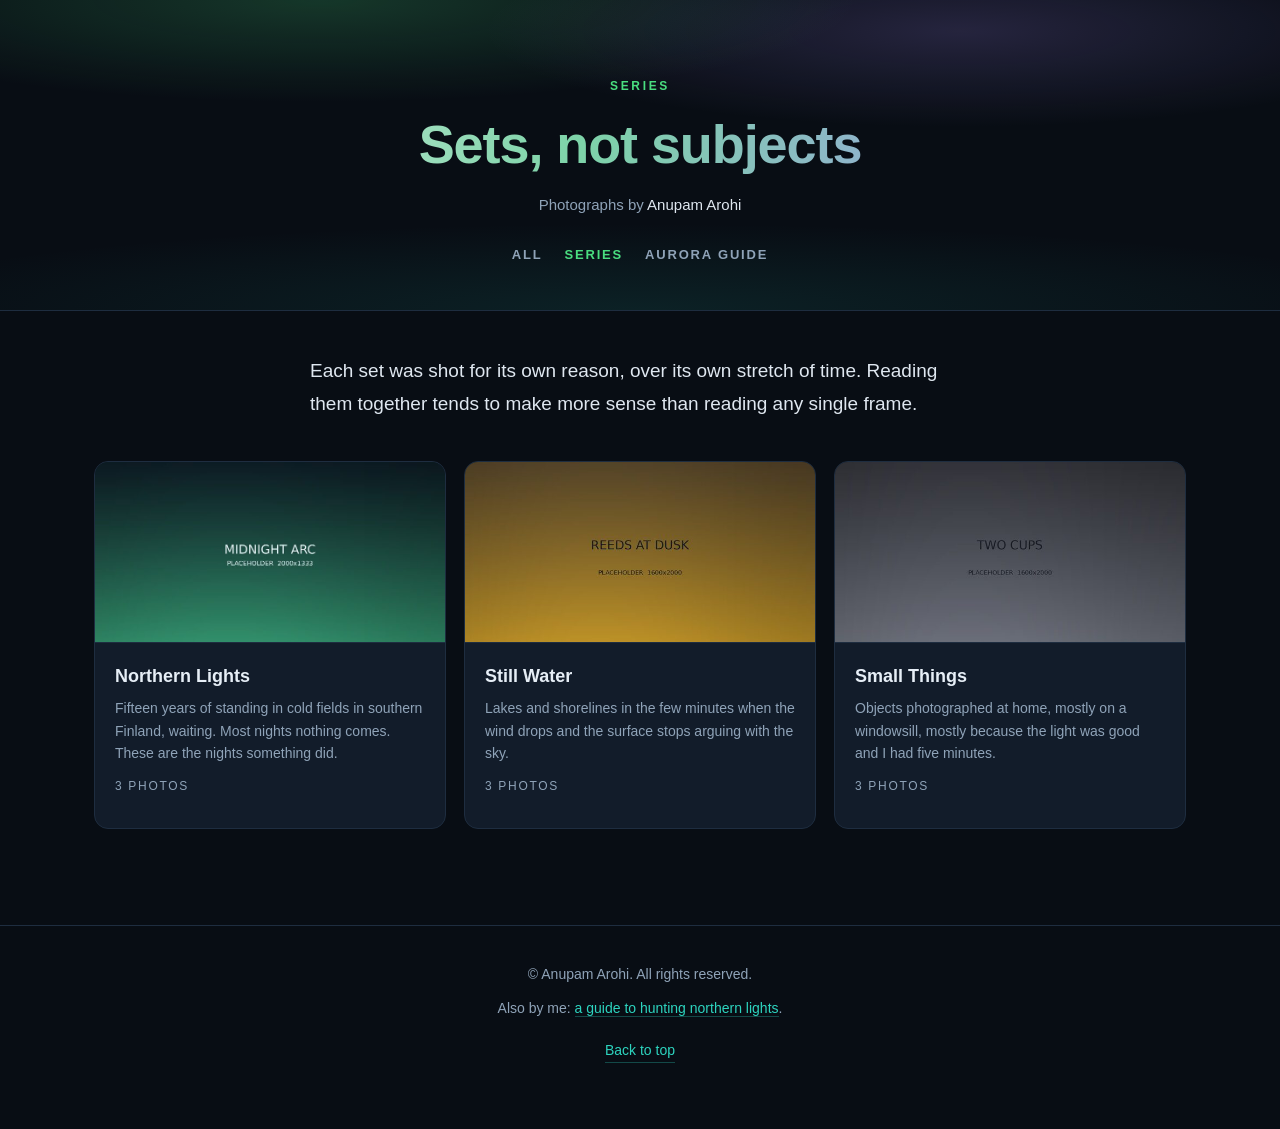
==== series/index.html @ 27603f8d "Photo gallery: series structure, signature overlay, lightbox Static site matching the visual languag" ====
<!DOCTYPE html>
<html lang="en" class="no-js">
<head>
<meta charset="utf-8">
<meta name="viewport" content="width=device-width, initial-scale=1">
<title>Series &middot; Anupam Arohi</title>
<meta name="description" content="Photographs by Anupam Arohi, grouped into curated series: Northern Lights, Still Water and Small Things.">
<meta name="author" content="Anupam Arohi">
<link rel="canonical" href="https://anupam-arohi.github.io/photos/series/">

<meta property="og:type" content="website">
<meta property="og:site_name" content="Anupam Arohi Photography">
<meta property="og:title" content="Series &middot; Anupam Arohi">
<meta property="og:description" content="Photographs grouped into curated series: Northern Lights, Still Water and Small Things.">
<meta property="og:url" content="https://anupam-arohi.github.io/photos/series/">
<meta property="og:image" content="https://anupam-arohi.github.io/photos/images/midnight-arc-2000.jpg">
<meta name="twitter:card" content="summary_large_image">
<meta name="theme-color" content="#080d14">

<link rel="stylesheet" href="../gallery.css">
</head>
<body>

<a class="skip" href="#series-list">Skip to the series</a>

<header class="hero" id="top">
  <p class="kicker">Series</p>
  <h1>Sets, not subjects</h1>
  <p class="byline">Photographs by <span>Anupam Arohi</span></p>
  <ul class="nav">
    <li><a href="../">All</a></li>
    <li><a href="./" aria-current="page">Series</a></li>
    <li><a href="https://anupam-arohi.github.io/auroras/">Aurora guide</a></li>
  </ul>
</header>

<main>

<div class="intro">
  <p>Each set was shot for its own reason, over its own stretch of time. Reading them together tends to make more sense than reading any single frame.</p>
</div>

<ul class="series-list" id="series-list" data-prefix="../"></ul>

</main>

<footer>
  <p>&copy; Anupam Arohi. All rights reserved.</p>
  <p>Also by me: <a href="https://anupam-arohi.github.io/auroras/">a guide to hunting northern lights</a>.</p>
  <p><a class="top" href="#top">Back to top</a></p>
</footer>

<script>document.documentElement.classList.remove("no-js");</script>
<script src="../photos.js"></script>
<script src="../gallery.js"></script>
</body>
</html>
---- gallery.css ----
/* ============================================================================
   gallery.css
   ----------------------------------------------------------------------------
   DELIBERATE DEVIATION from "everything inline in the HTML".
   The auroras guide is one page, so inlining was free there. This site has a
   home page, a series index and one page per series, all sharing the same grid,
   chips and lightbox. Inlining would mean five copies of the same CSS drifting
   apart. Shared stylesheet, still zero build step, still opens from disk.

   The colour tokens below are copied verbatim from
   github.com/anupam-arohi/auroras/blob/main/index.html
   so the two sites read as one body of work. Keep them in sync by hand.
   ========================================================================== */

:root{
  --bg:#080d14;
  --bg-soft:#0e1622;
  --panel:#121c2a;
  --border:#1e2d40;
  --text:#dfe7f0;
  --muted:#8fa3b8;
  --green:#4ade80;
  --teal:#2dd4bf;
  --violet:#a78bfa;
  --pink:#f472b6;
  --amber:#fbbf24;
  /* widened from the guide's 820px: this site is images, not prose */
  --maxw:1140px;
}

*{box-sizing:border-box}
html{scroll-behavior:smooth}
body{
  margin:0;
  background:var(--bg);
  color:var(--text);
  font:400 17px/1.72 -apple-system,BlinkMacSystemFont,"Segoe UI",Roboto,"Helvetica Neue",Arial,sans-serif;
  -webkit-font-smoothing:antialiased;
}
a{color:var(--teal);text-decoration:none;border-bottom:1px solid rgba(45,212,191,.3)}
a:hover{color:var(--green);border-bottom-color:var(--green)}

/* Visible focus everywhere. Never remove this without replacing it. */
:focus-visible{
  outline:2px solid var(--green);
  outline-offset:3px;
  border-radius:4px;
}

.skip{
  position:absolute;left:-9999px;top:0;
  background:var(--panel);color:var(--text);
  padding:10px 16px;border:1px solid var(--border);border-radius:0 0 8px 0;z-index:200;
}
.skip:focus{left:0}

/* ---------- hero ---------- */
.hero{
  position:relative;
  padding:76px 24px 44px;
  text-align:center;
  overflow:hidden;
  border-bottom:1px solid var(--border);
}
.hero::before{
  content:"";
  position:absolute;inset:0;
  background:
    radial-gradient(ellipse 70% 55% at 25% 0%, rgba(74,222,128,.20), transparent 60%),
    radial-gradient(ellipse 60% 50% at 75% 10%, rgba(167,139,250,.18), transparent 62%),
    radial-gradient(ellipse 90% 40% at 50% 100%, rgba(45,212,191,.10), transparent 70%);
  pointer-events:none;
}
.hero > *{position:relative}
.kicker{
  font-size:12px;letter-spacing:.22em;text-transform:uppercase;
  color:var(--green);margin:0 0 18px;font-weight:600;
}
h1{
  margin:0 0 18px;
  font-size:clamp(32px,6.2vw,54px);
  line-height:1.1;font-weight:700;letter-spacing:-.02em;
  background:linear-gradient(100deg,#e8f5ee 0%,#7dd3a8 45%,#a78bfa 100%);
  -webkit-background-clip:text;background-clip:text;
  -webkit-text-fill-color:transparent;
}
.byline{color:var(--muted);font-size:15px;margin:0}
.byline span{color:var(--text)}

/* ---------- site nav ---------- */
.nav{
  display:flex;gap:22px;justify-content:center;flex-wrap:wrap;
  margin:26px 0 0;padding:0;list-style:none;
  font-size:13px;letter-spacing:.14em;text-transform:uppercase;font-weight:600;
}
.nav a{color:var(--muted);border:0}
.nav a:hover,.nav a[aria-current="page"]{color:var(--green)}

/* ---------- layout ---------- */
main{max-width:var(--maxw);margin:0 auto;padding:0 24px 96px}
.intro{max-width:660px;margin:44px auto 0;font-size:19px;color:var(--text)}
.intro p{margin:0 0 16px}
h2{
  font-size:clamp(23px,3.6vw,30px);
  line-height:1.25;margin:0 0 6px;font-weight:650;letter-spacing:-.01em;color:#f0f6fb;
}
p{margin:0 0 16px}

/* ---------- filter chips ---------- */
.filters{
  display:flex;gap:8px;flex-wrap:wrap;align-items:center;
  margin:44px 0 26px;padding:0;list-style:none;
}
.filters .label{
  font-size:12px;letter-spacing:.16em;text-transform:uppercase;
  color:var(--muted);margin-right:6px;
}
.chip{
  font:inherit;font-size:14px;
  background:var(--bg-soft);color:var(--muted);
  border:1px solid var(--border);border-radius:100px;
  padding:5px 15px;cursor:pointer;
  transition:color .15s,border-color .15s,background-color .15s;
}
.chip:hover{color:var(--text);border-color:#2a3d55}
.chip[aria-pressed="true"]{
  color:var(--bg);background:var(--green);border-color:var(--green);font-weight:600;
}
.count{color:var(--muted);font-size:14px;margin:0 0 26px}

/* ---------- grid ----------
   CSS columns rather than a JS masonry library. Reading order stays DOM order;
   visual order runs down each column, which is normal for a photo grid. */
.grid{columns:3;column-gap:18px;margin:0;padding:0;list-style:none}
@media(max-width:900px){.grid{columns:2}}
@media(max-width:560px){.grid{columns:1}}
.grid li{break-inside:avoid;margin:0 0 18px}

figure{margin:0}

/* the clickable photo tile */
.tile{
  display:block;width:100%;padding:0;border:0;background:none;
  cursor:zoom-in;text-align:left;
}
.frame{
  position:relative;display:block;overflow:hidden;
  border-radius:12px;border:1px solid var(--border);
  background:var(--bg-soft);
  line-height:0;
}
.frame img.photo{
  width:100%;height:auto;display:block;
  transition:transform .5s cubic-bezier(.2,.6,.2,1),opacity .3s;
}
.tile:hover .frame img.photo{transform:scale(1.022)}
.tile:hover .frame{border-color:#2a3d55}

/* ---------- signature overlay ----------
   Presentation only. This does not stop anyone saving the underlying JPG, and
   it is not meant to. If a photo genuinely must not be reused, burn the
   signature into the pixels instead, and accept that even that only raises the
   effort slightly. No right-click blockers here: they irritate real visitors
   and stop nobody. */
.sig{
  position:absolute;
  right:4%;bottom:4%;
  width:clamp(90px,18%,180px);
  height:auto;
  opacity:.72;
  filter:drop-shadow(0 1px 3px rgba(0,0,0,.55));
  pointer-events:none;
  transition:opacity .25s;
  z-index:2;
}
.tile:hover .sig{opacity:.9}
@media(max-width:560px){.sig{width:clamp(90px,26%,140px)}}
/* dark signature on a bright photo needs a light halo instead of a dark one */
.sig[data-tone="dark"]{filter:drop-shadow(0 1px 3px rgba(255,255,255,.6))}

/* ---------- caption ---------- */
figcaption{
  color:var(--muted);font-size:14px;line-height:1.55;
  margin-top:10px;display:flex;flex-wrap:wrap;gap:0 8px;align-items:baseline;
}
figcaption .t{color:var(--text);font-weight:600}
figcaption .sep{opacity:.45}
figcaption .s{
  flex-basis:100%;font-size:13px;color:var(--muted);opacity:.85;
  font-variant-numeric:tabular-nums;
}

/* ---------- series cards ---------- */
.series-list{display:grid;grid-template-columns:repeat(auto-fit,minmax(280px,1fr));gap:18px;margin:40px 0 0;padding:0;list-style:none}
.series-card{
  background:var(--panel);border:1px solid var(--border);border-radius:14px;
  overflow:hidden;display:flex;flex-direction:column;height:100%;
}
.series-card:hover{border-color:#2a3d55}
.series-card .thumb{position:relative;line-height:0;border-bottom:1px solid var(--border)}
.series-card .thumb img{width:100%;height:180px;object-fit:cover;display:block}
.series-card .body{padding:18px 20px 20px}
.series-card h3{margin:0 0 6px;font-size:18px;font-weight:650;color:#e6eef6}
.series-card h3 a{color:inherit;border:0}
.series-card h3 a:hover{color:var(--green)}
.series-card p{margin:0 0 12px;font-size:14px;color:var(--muted);line-height:1.6}
.series-card .n{font-size:12px;letter-spacing:.14em;text-transform:uppercase;color:var(--muted)}

.series-note{max-width:660px;color:var(--muted);font-size:17px;margin:14px 0 0}
.back{font-size:13px;letter-spacing:.14em;text-transform:uppercase;font-weight:600}

/* ---------- lightbox ---------- */
.lb{
  position:fixed;inset:0;z-index:100;
  display:none;align-items:center;justify-content:center;
  background:rgba(8,13,20,.96);
  -webkit-backdrop-filter:blur(8px);backdrop-filter:blur(8px);
  padding:clamp(12px,3vw,40px);
}
.lb[open],.lb.is-open{display:flex}
.lb-inner{
  position:relative;
  max-width:100%;max-height:100%;
  display:flex;flex-direction:column;align-items:center;gap:14px;
}
.lb-frame{
  position:relative;line-height:0;
  border-radius:12px;border:1px solid var(--border);overflow:hidden;
  background:var(--bg-soft);
}
.lb-frame img.photo{
  display:block;
  max-width:min(100%, 1600px);
  max-height:calc(100vh - 190px);
  width:auto;height:auto;
}
.lb figcaption{justify-content:center;text-align:center;max-width:640px}
.lb-btn{
  position:absolute;top:50%;transform:translateY(-50%);
  width:46px;height:46px;border-radius:50%;
  background:rgba(18,28,42,.85);border:1px solid var(--border);
  color:var(--text);font-size:20px;line-height:1;cursor:pointer;
  display:flex;align-items:center;justify-content:center;
}
.lb-btn:hover{background:var(--panel);border-color:var(--green);color:var(--green)}
.lb-prev{left:-6px}
.lb-next{right:-6px}
.lb-close{
  position:absolute;top:-6px;right:-6px;transform:none;
  width:40px;height:40px;font-size:18px;
}
.lb-pos{
  color:var(--muted);font-size:12px;letter-spacing:.16em;
  font-variant-numeric:tabular-nums;
}
@media(max-width:640px){
  .lb-prev{left:0}
  .lb-next{right:0}
  .lb-btn{width:40px;height:40px}
  .lb-frame img.photo{max-height:calc(100vh - 230px)}
}

/* ---------- footer ---------- */
footer{
  border-top:1px solid var(--border);
  padding:36px 24px 56px;text-align:center;
  color:var(--muted);font-size:14px;
}
footer p{margin:0 0 10px}
.tags{margin-top:18px}
.tag{
  display:inline-block;font-size:12px;color:var(--muted);
  border:1px solid var(--border);border-radius:100px;
  padding:3px 11px;margin:0 4px 8px 0;
}
.top{display:inline-block;margin-top:8px}

/* ---------- motion ---------- */
@media(prefers-reduced-motion:reduce){
  html{scroll-behavior:auto}
  *,*::before,*::after{transition-duration:.001ms !important;animation-duration:.001ms !important}
  .tile:hover .frame img.photo{transform:none}
}

/* ---------- no-JS fallback ----------
   Without JS the grid never renders, so show a plain list of links instead. */
.nojs{display:none}
.no-js .nojs{display:block}
.no-js .filters,.no-js .count{display:none}
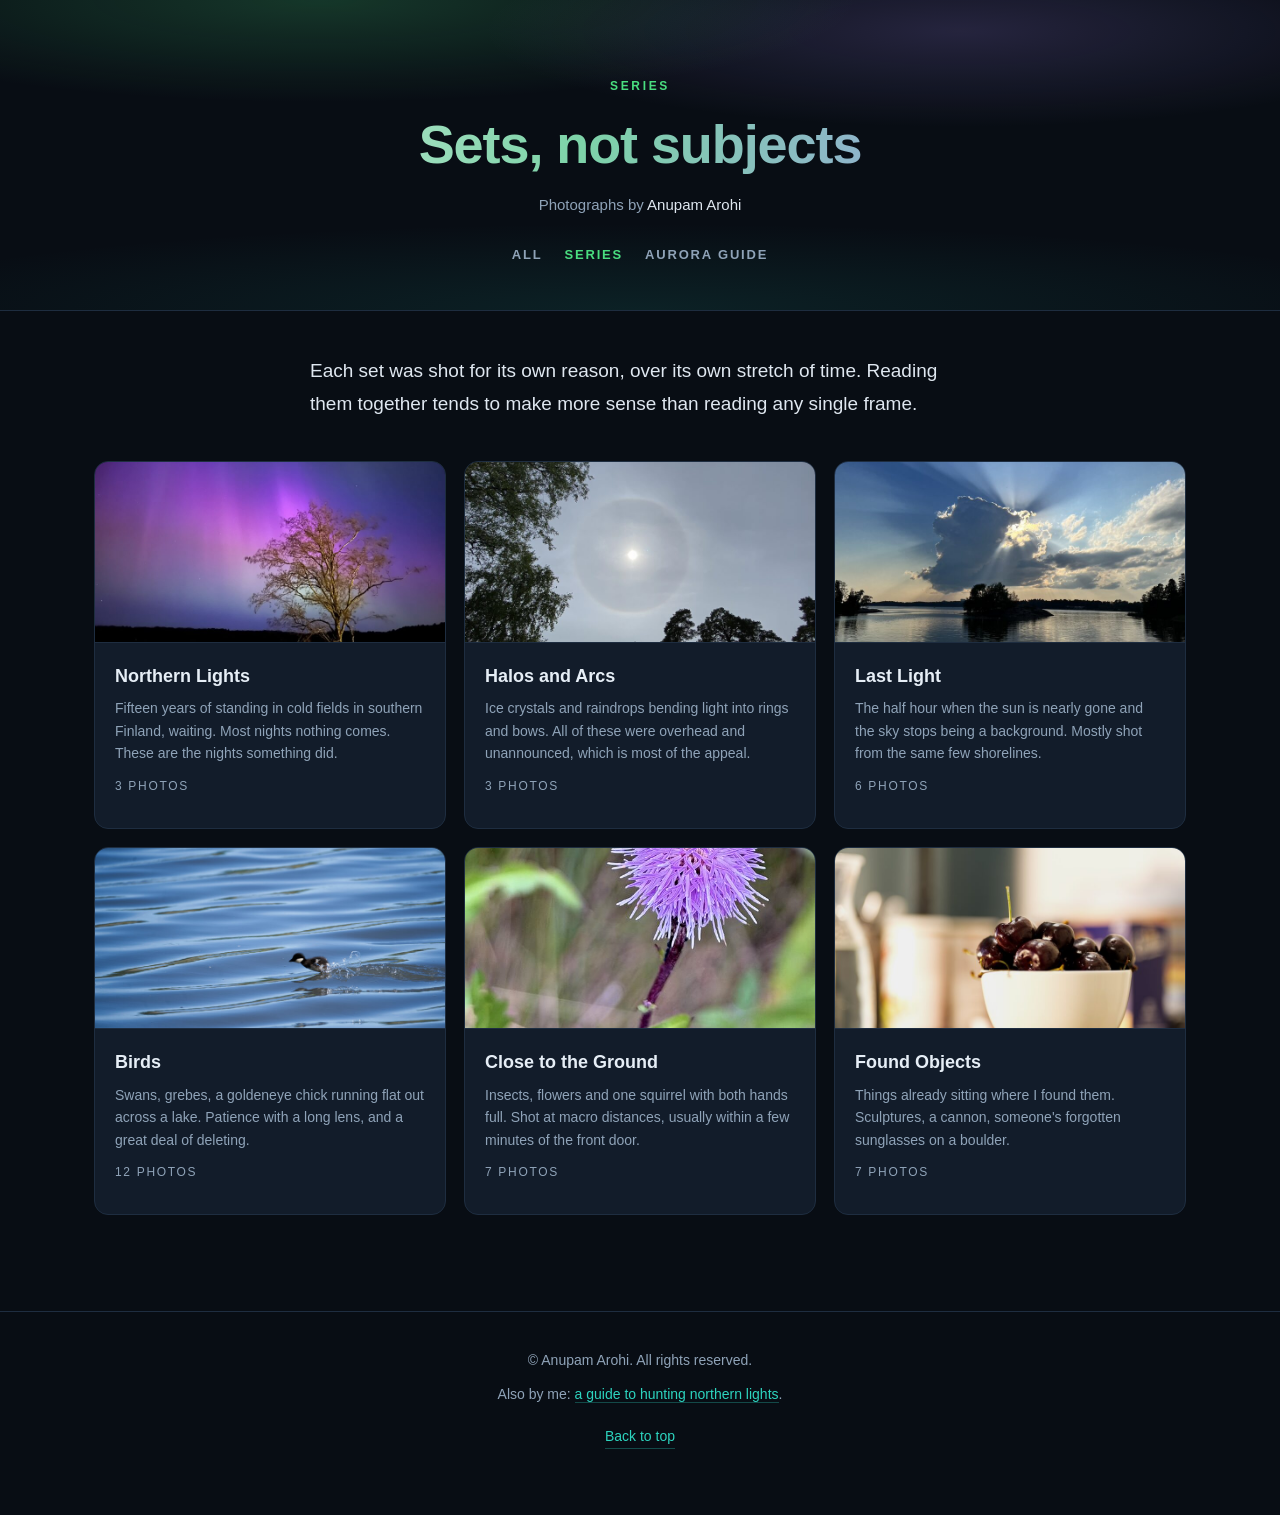
==== commit 68ef5ba6: "Replace placeholders with the 38 real photographs Sourced from Originals/, which stays local and is " ====
--- a/series/index.html
+++ b/series/index.html
@@ -4,16 +4,16 @@
 <meta charset="utf-8">
 <meta name="viewport" content="width=device-width, initial-scale=1">
 <title>Series &middot; Anupam Arohi</title>
-<meta name="description" content="Photographs by Anupam Arohi, grouped into curated series: Northern Lights, Still Water and Small Things.">
+<meta name="description" content="Photographs by Anupam Arohi in six series: Northern Lights, Halos and Arcs, Last Light, Birds, Close to the Ground and Found Objects.">
 <meta name="author" content="Anupam Arohi">
 <link rel="canonical" href="https://anupam-arohi.github.io/photos/series/">
 
 <meta property="og:type" content="website">
 <meta property="og:site_name" content="Anupam Arohi Photography">
 <meta property="og:title" content="Series &middot; Anupam Arohi">
-<meta property="og:description" content="Photographs grouped into curated series: Northern Lights, Still Water and Small Things.">
+<meta property="og:description" content="Six series: Northern Lights, Halos and Arcs, Last Light, Birds, Close to the Ground and Found Objects.">
 <meta property="og:url" content="https://anupam-arohi.github.io/photos/series/">
-<meta property="og:image" content="https://anupam-arohi.github.io/photos/images/midnight-arc-2000.jpg">
+<meta property="og:image" content="https://anupam-arohi.github.io/photos/images/violet-over-the-birch-2000.jpg">
 <meta name="twitter:card" content="summary_large_image">
 <meta name="theme-color" content="#080d14">
 
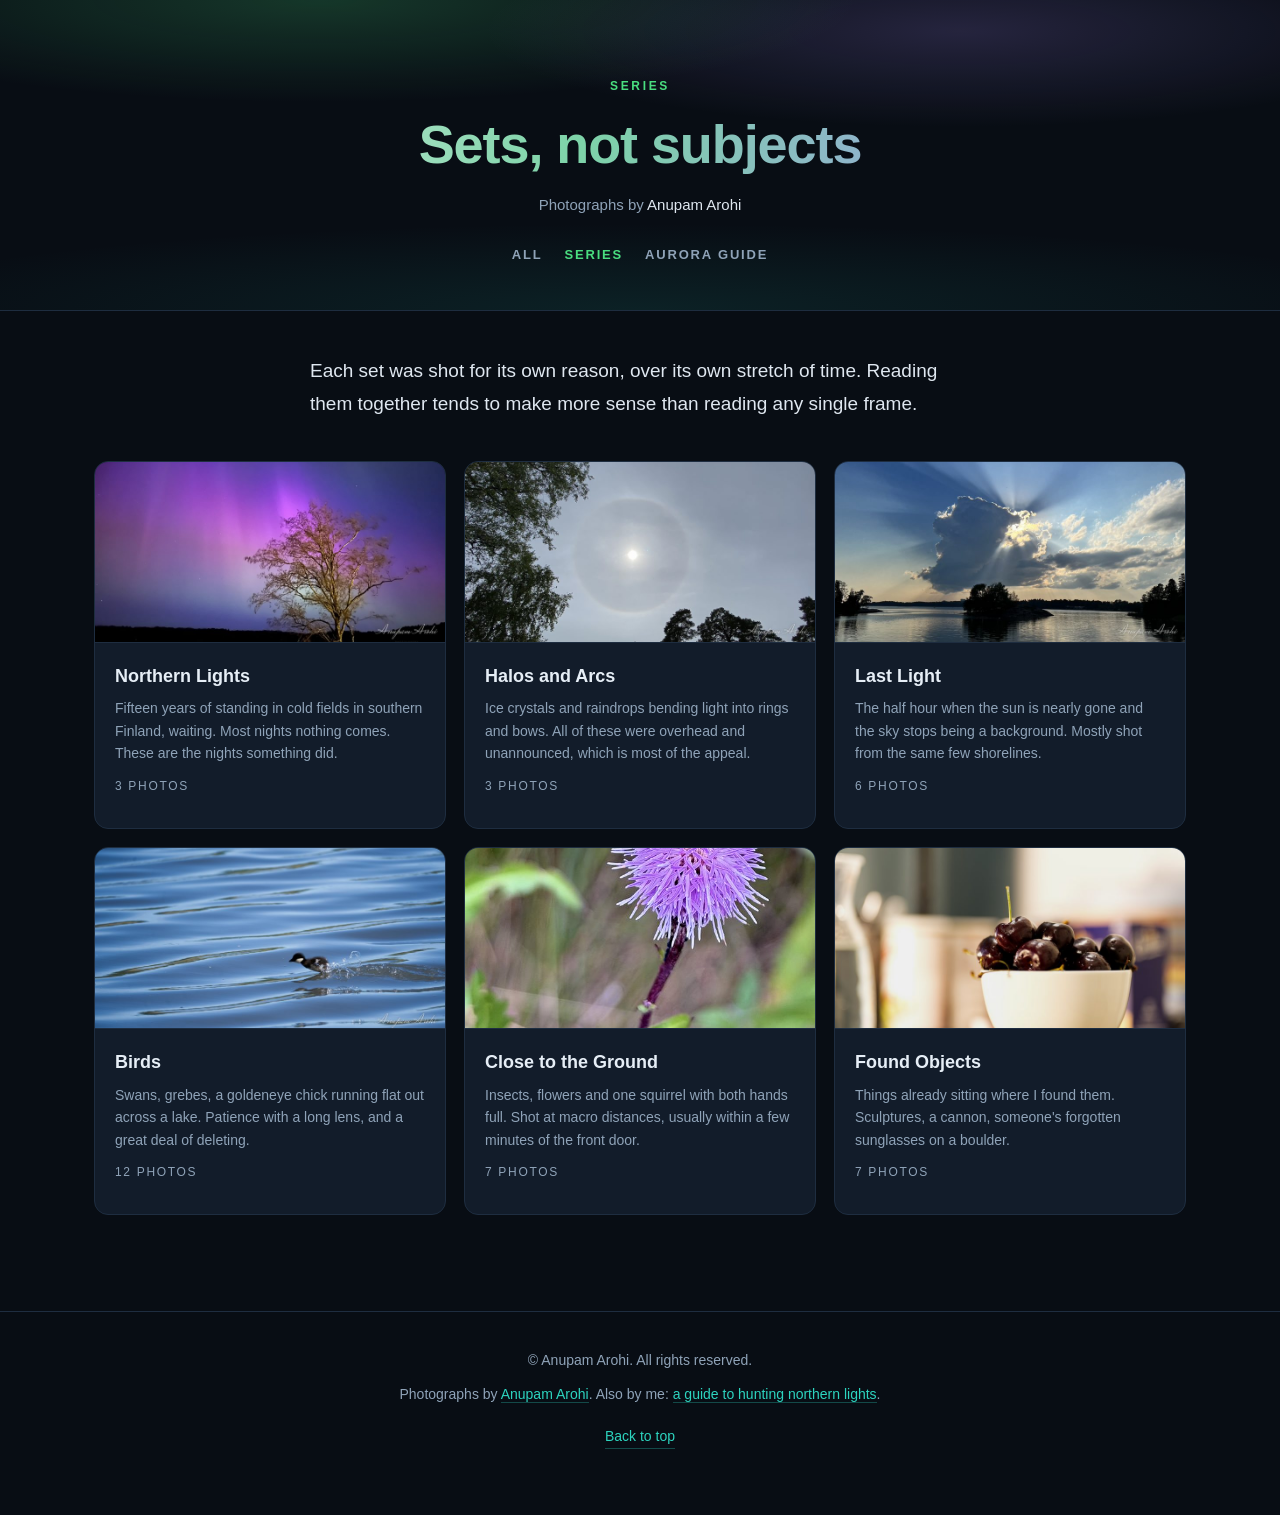
==== commit c967f9a1: "Added link to about" ====
--- a/series/index.html
+++ b/series/index.html
@@ -46,7 +46,7 @@
 
 <footer>
   <p>&copy; Anupam Arohi. All rights reserved.</p>
-  <p>Also by me: <a href="https://anupam-arohi.github.io/auroras/">a guide to hunting northern lights</a>.</p>
+  <p>Photographs by <a href="https://anupam-arohi.github.io/about/">Anupam Arohi</a>. Also by me: <a href="https://anupam-arohi.github.io/auroras/">a guide to hunting northern lights</a>.</p>
   <p><a class="top" href="#top">Back to top</a></p>
 </footer>
 
--- a/gallery.css
+++ b/gallery.css
@@ -156,27 +156,23 @@
 .tile:hover .frame img.photo{transform:scale(1.022)}
 .tile:hover .frame{border-color:#2a3d55}
 
-/* ---------- signature overlay ----------
-   Presentation only. This does not stop anyone saving the underlying JPG, and
-   it is not meant to. If a photo genuinely must not be reused, burn the
-   signature into the pixels instead, and accept that even that only raises the
-   effort slightly. No right-click blockers here: they irritate real visitors
-   and stop nobody. */
-.sig{
-  position:absolute;
-  right:4%;bottom:4%;
-  width:clamp(90px,18%,180px);
-  height:auto;
-  opacity:.72;
-  filter:drop-shadow(0 1px 3px rgba(0,0,0,.55));
-  pointer-events:none;
-  transition:opacity .25s;
-  z-index:2;
-}
-.tile:hover .sig{opacity:.9}
-@media(max-width:560px){.sig{width:clamp(90px,26%,140px)}}
-/* dark signature on a bright photo needs a light halo instead of a dark one */
-.sig[data-tone="dark"]{filter:drop-shadow(0 1px 3px rgba(255,255,255,.6))}
+/* ---------- signature ----------
+   There is no signature rule here any more, and that is the point.
+
+   This used to be a CSS overlay positioned bottom-right over each photo. Two
+   problems. It was presentation only, so a downloaded or hotlinked file was
+   unsigned. And it sized badly: width was clamp(90px, 18%, 180px), but a grid
+   tile is only about 368px wide, so 18% came to 66px and the 90px floor bound
+   on every single photo. Everything rendered at 24% of tile width instead of
+   the intended 18%, and the inset drifted between 8px and 26px because a
+   percentage `bottom` resolves against height while `right` resolves against
+   width.
+
+   resize.sh now composites the signature into the pixels at a fixed 18% of
+   image width, inset 3% of the shorter edge, so it is identical in every
+   variant and survives a download. See "The signature" in the README.
+   ------------------------------------------------------------------------ */
+
 
 /* ---------- caption ---------- */
 figcaption{
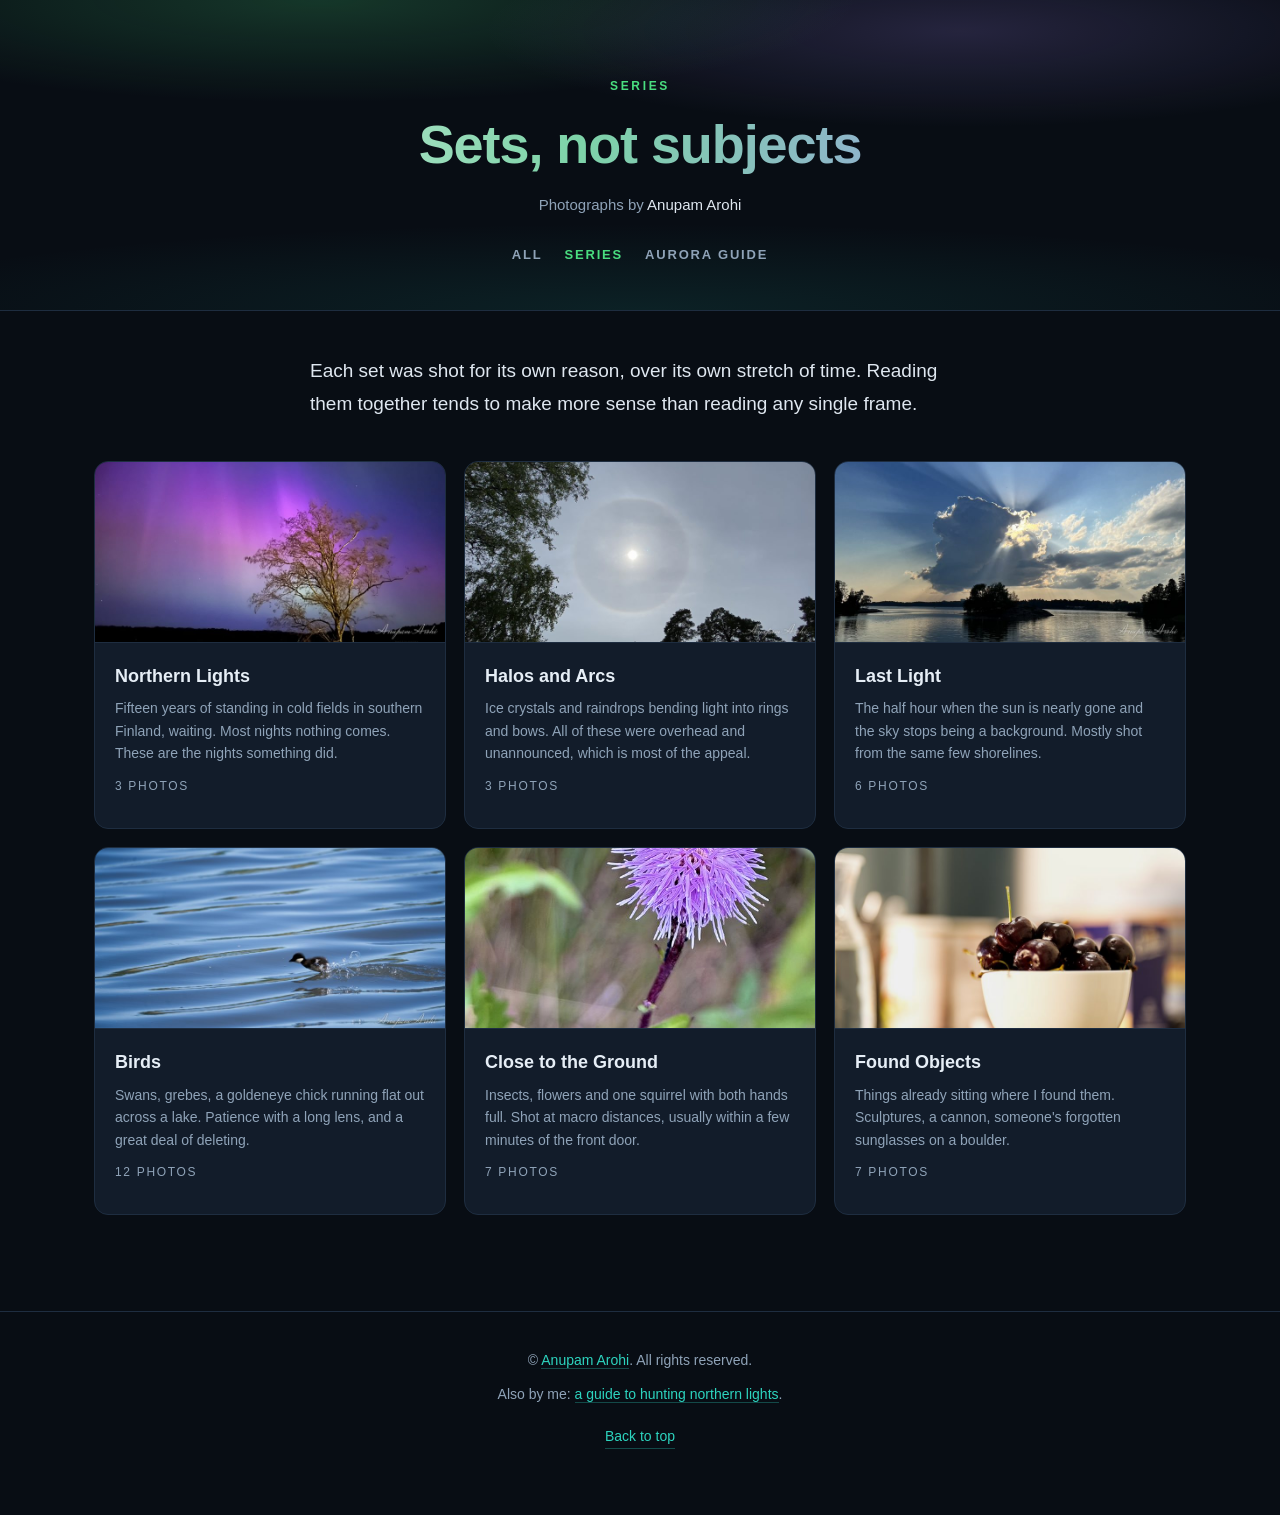
==== commit 15258e36: "Added link to about" ====
--- a/series/index.html
+++ b/series/index.html
@@ -45,8 +45,8 @@
 </main>
 
 <footer>
-  <p>&copy; Anupam Arohi. All rights reserved.</p>
-  <p>Photographs by <a href="https://anupam-arohi.github.io/about/">Anupam Arohi</a>. Also by me: <a href="https://anupam-arohi.github.io/auroras/">a guide to hunting northern lights</a>.</p>
+  <p>&copy; <a href="https://anupam-arohi.github.io/about/">Anupam Arohi</a>. All rights reserved.</p>
+  <p>Also by me: <a href="https://anupam-arohi.github.io/auroras/">a guide to hunting northern lights</a>.</p>
   <p><a class="top" href="#top">Back to top</a></p>
 </footer>
 
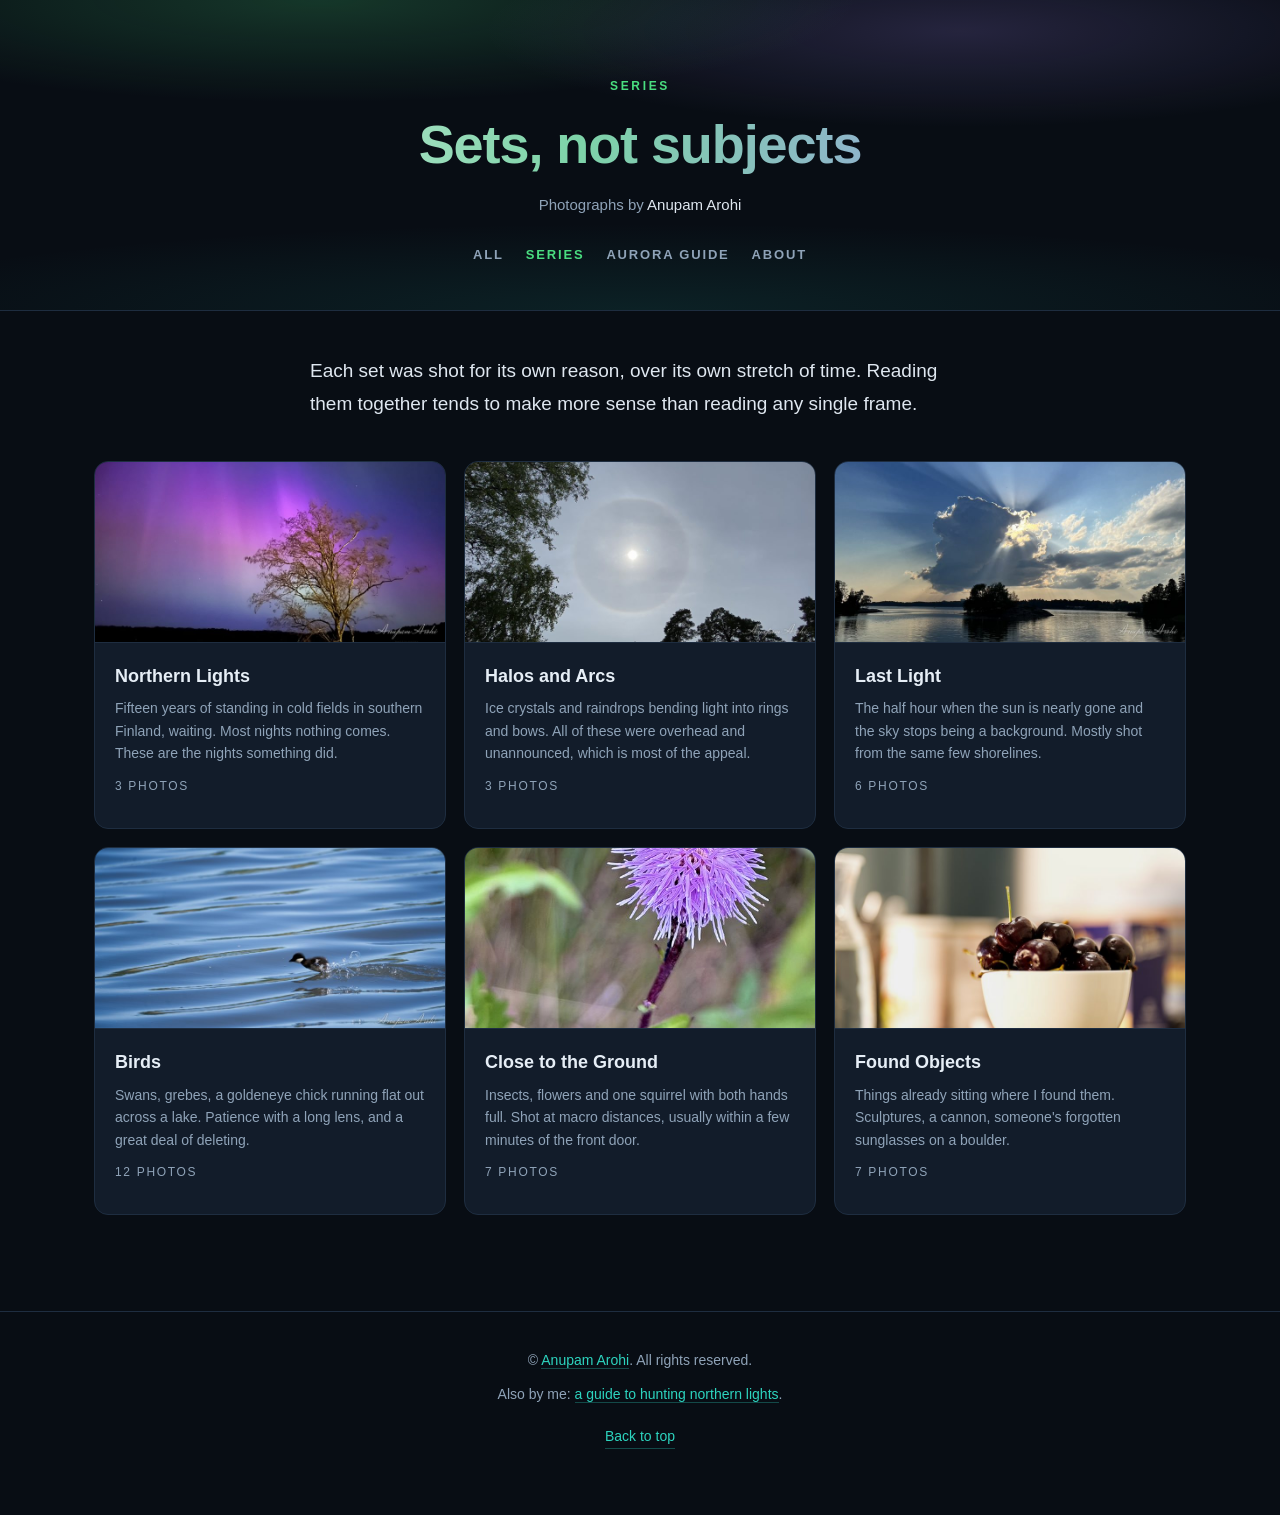
==== commit 0c16da2b: "Added link to about" ====
--- a/series/index.html
+++ b/series/index.html
@@ -31,6 +31,7 @@
     <li><a href="../">All</a></li>
     <li><a href="./" aria-current="page">Series</a></li>
     <li><a href="https://anupam-arohi.github.io/auroras/">Aurora guide</a></li>
+    <li><a href="https://anupam-arohi.github.io/about/">About</a></li>
   </ul>
 </header>
 
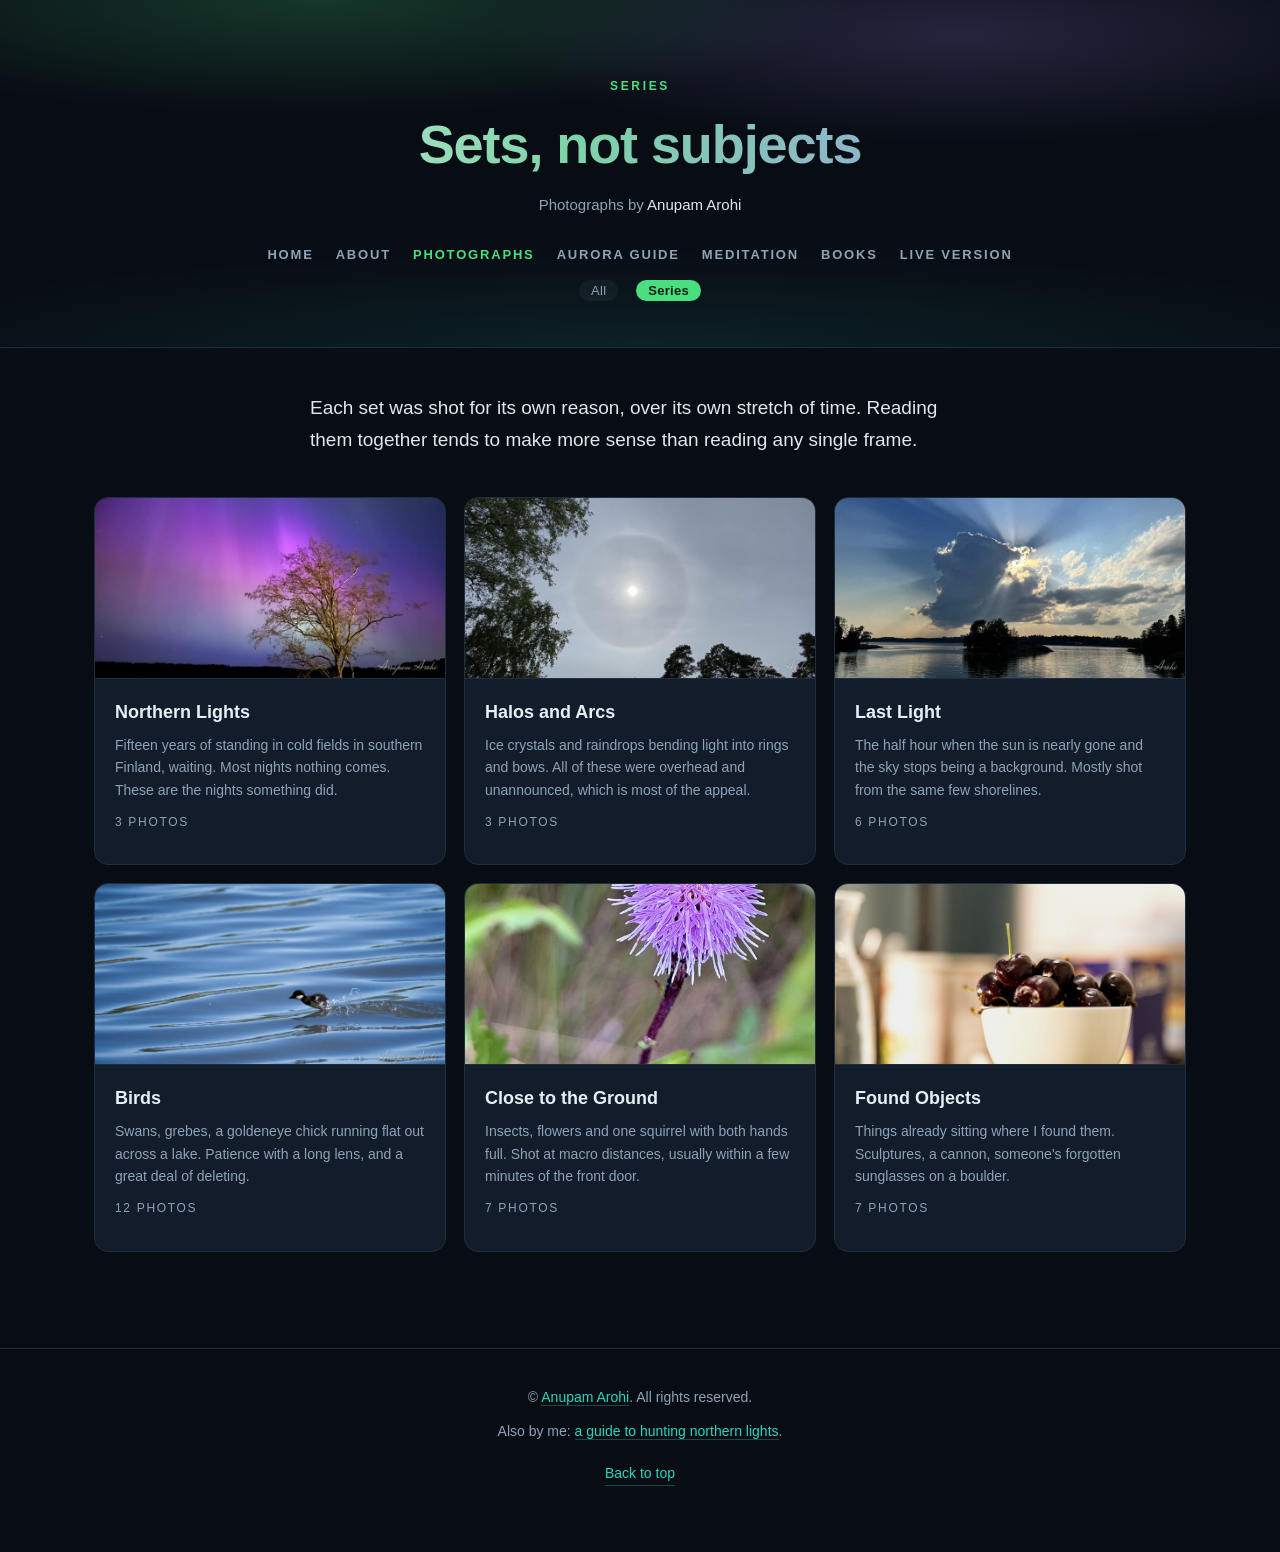
==== commit 73c3807c: "Making site cohesive" ====
--- a/series/index.html
+++ b/series/index.html
@@ -17,6 +17,7 @@
 <meta name="twitter:card" content="summary_large_image">
 <meta name="theme-color" content="#080d14">
 
+<link rel="stylesheet" href="../site.css">
 <link rel="stylesheet" href="../gallery.css">
 </head>
 <body>
@@ -27,12 +28,23 @@
   <p class="kicker">Series</p>
   <h1>Sets, not subjects</h1>
   <p class="byline">Photographs by <span>Anupam Arohi</span></p>
+  <!-- site-nav:start current="photos" -->
   <ul class="nav">
-    <li><a href="../">All</a></li>
-    <li><a href="./" aria-current="page">Series</a></li>
-    <li><a href="https://anupam-arohi.github.io/auroras/">Aurora guide</a></li>
-    <li><a href="https://anupam-arohi.github.io/about/">About</a></li>
+    <li><a href="/">Home</a></li>
+    <li><a href="/about/">About</a></li>
+    <li><a href="/photos/" aria-current="page">Photographs</a></li>
+    <li><a href="/auroras/">Aurora guide</a></li>
+    <li><a href="/about/meditation.html">Meditation</a></li>
+    <li><a href="/books/">Books</a></li>
+    <li><a href="/lv/">Live Version</a></li>
   </ul>
+  <!-- site-nav:end -->
+  <!-- site-subnav:start set="photos" current="series" -->
+  <ul class="subnav">
+    <li><a href="/photos/">All</a></li>
+    <li><a href="/photos/series/" aria-current="page">Series</a></li>
+  </ul>
+  <!-- site-subnav:end -->
 </header>
 
 <main>
@@ -46,8 +58,8 @@
 </main>
 
 <footer>
-  <p>&copy; <a href="https://anupam-arohi.github.io/about/">Anupam Arohi</a>. All rights reserved.</p>
-  <p>Also by me: <a href="https://anupam-arohi.github.io/auroras/">a guide to hunting northern lights</a>.</p>
+  <p>&copy; <a href="/about/">Anupam Arohi</a>. All rights reserved.</p>
+  <p>Also by me: <a href="/auroras/">a guide to hunting northern lights</a>.</p>
   <p><a class="top" href="#top">Back to top</a></p>
 </footer>
 
--- a/site.css
+++ b/site.css
@@ -0,0 +1,149 @@
+/* ============================================================================
+   site.css  ·  the shared shell for anupam-arohi.github.io
+   ----------------------------------------------------------------------------
+   SOURCE OF TRUTH: anupam-arohi.github.io/_shared/site.css
+   DO NOT EDIT THE COPIES. Edit the source, then run:
+
+       python3 _shared/sync.py
+
+   which copies this file into every site repo and re-stamps the nav.
+
+   Scope: design tokens, base typography, skip link, hero, site nav, footer.
+   Anything page-specific belongs in that site's own stylesheet, which loads
+   AFTER this one and may override freely.
+   ========================================================================== */
+
+:root{
+  --bg:#080d14;
+  --bg-soft:#0e1622;
+  --panel:#121c2a;
+  --border:#1e2d40;
+  --text:#dfe7f0;
+  --muted:#8fa3b8;
+  --green:#4ade80;
+  --teal:#2dd4bf;
+  --violet:#a78bfa;
+  --pink:#f472b6;
+  --amber:#fbbf24;
+  /* Default reading width. Each site overrides this in its own stylesheet:
+     prose pages use 820-840px, the gallery widens to 1140px. */
+  --maxw:840px;
+}
+
+*{box-sizing:border-box}
+html{scroll-behavior:smooth}
+body{
+  margin:0;
+  background:var(--bg);
+  color:var(--text);
+  font:400 17px/1.72 -apple-system,BlinkMacSystemFont,"Segoe UI",Roboto,"Helvetica Neue",Arial,sans-serif;
+  -webkit-font-smoothing:antialiased;
+}
+a{color:var(--teal);text-decoration:none;border-bottom:1px solid rgba(45,212,191,.3)}
+a:hover{color:var(--green);border-bottom-color:var(--green)}
+
+/* Visible focus everywhere. Never remove this without replacing it. */
+:focus-visible{
+  outline:2px solid var(--green);
+  outline-offset:3px;
+  border-radius:4px;
+}
+
+.skip{
+  position:absolute;left:-9999px;top:0;
+  background:var(--panel);color:var(--text);
+  padding:10px 16px;border:1px solid var(--border);border-radius:0 0 8px 0;z-index:200;
+}
+.skip:focus{left:0}
+
+/* ---------- hero ---------- */
+.hero{
+  position:relative;
+  padding:76px 24px 44px;
+  text-align:center;
+  overflow:hidden;
+  border-bottom:1px solid var(--border);
+}
+.hero::before{
+  content:"";
+  position:absolute;inset:0;
+  background:
+    radial-gradient(ellipse 70% 55% at 25% 0%, rgba(74,222,128,.20), transparent 60%),
+    radial-gradient(ellipse 60% 50% at 75% 10%, rgba(167,139,250,.18), transparent 62%),
+    radial-gradient(ellipse 90% 40% at 50% 100%, rgba(45,212,191,.10), transparent 70%);
+  pointer-events:none;
+}
+.hero > *{position:relative}
+.kicker{
+  font-size:12px;letter-spacing:.22em;text-transform:uppercase;
+  color:var(--green);margin:0 0 18px;font-weight:600;
+}
+h1{
+  margin:0 0 18px;
+  font-size:clamp(32px,6.2vw,54px);
+  line-height:1.1;font-weight:700;letter-spacing:-.02em;
+  background:linear-gradient(100deg,#e8f5ee 0%,#7dd3a8 45%,#a78bfa 100%);
+  -webkit-background-clip:text;background-clip:text;
+  -webkit-text-fill-color:transparent;
+}
+.byline{color:var(--muted);font-size:15px;margin:0}
+.byline span{color:var(--text)}
+
+/* h1 is a gradient clipped to the text, which would swallow a colour emoji.
+   This span opts back out so the glyph paints normally. */
+.emoji{
+  -webkit-text-fill-color:initial;
+  background:none;
+  font-size:.78em;
+  vertical-align:.06em;
+}
+
+/* ---------- site nav ----------
+   Identical on every page of every site. Generated between the
+   <!-- site-nav:start --> markers by _shared/sync.py. Do not hand-edit. */
+.nav{
+  display:flex;gap:22px;justify-content:center;flex-wrap:wrap;
+  margin:26px 0 0;padding:0;list-style:none;
+  font-size:13px;letter-spacing:.14em;text-transform:uppercase;font-weight:600;
+}
+.nav a{color:var(--muted);border:0}
+.nav a:hover,.nav a[aria-current="page"]{color:var(--green)}
+
+/* ---------- section nav ----------
+   Second row, for navigation WITHIN one site (photos: All / Series).
+   Deliberately lighter than .nav so the two levels never read as one bar. */
+.subnav{
+  display:flex;gap:18px;justify-content:center;flex-wrap:wrap;
+  margin:14px 0 0;padding:0;list-style:none;
+  font-size:13px;font-weight:500;letter-spacing:.02em;
+}
+.subnav a{
+  color:var(--muted);border:0;
+  padding:3px 12px;border-radius:100px;
+  background:rgba(255,255,255,.04);
+}
+.subnav a:hover{color:var(--text);background:rgba(255,255,255,.09)}
+.subnav a[aria-current="page"]{
+  color:#06210f;background:var(--green);font-weight:650;
+}
+
+/* ---------- layout ----------
+   h2 is deliberately NOT here: the prose sites want generous space above a
+   heading, the gallery and the guide want it tight. Each site sets its own. */
+main{max-width:var(--maxw);margin:0 auto;padding:0 24px 96px}
+p{margin:0 0 16px}
+
+/* ---------- footer ---------- */
+footer{
+  border-top:1px solid var(--border);
+  padding:36px 24px 56px;text-align:center;
+  color:var(--muted);font-size:14px;
+}
+footer p{margin:0 0 10px}
+.top{display:inline-block;margin-top:8px}
+
+/* ---------- motion ---------- */
+@media(prefers-reduced-motion:reduce){
+  html{scroll-behavior:auto}
+  *,*::before,*::after{transition-duration:.001ms !important;animation-duration:.001ms !important}
+}
--- a/gallery.css
+++ b/gallery.css
@@ -1,106 +1,19 @@
 /* ============================================================================
    gallery.css
    ----------------------------------------------------------------------------
-   DELIBERATE DEVIATION from "everything inline in the HTML".
-   The auroras guide is one page, so inlining was free there. This site has a
-   home page, a series index and one page per series, all sharing the same grid,
-   chips and lightbox. Inlining would mean five copies of the same CSS drifting
-   apart. Shared stylesheet, still zero build step, still opens from disk.
-
-   The colour tokens below are copied verbatim from
-   github.com/anupam-arohi/auroras/blob/main/index.html
-   so the two sites read as one body of work. Keep them in sync by hand.
+   Page-specific styles only. The shared shell (colour tokens, base type, skip
+   link, hero, nav, footer) lives in site.css, which every page loads first.
+   site.css is generated: edit it in the root repo's _shared/ and run sync.py,
+   never here.
    ========================================================================== */
 
 :root{
-  --bg:#080d14;
-  --bg-soft:#0e1622;
-  --panel:#121c2a;
-  --border:#1e2d40;
-  --text:#dfe7f0;
-  --muted:#8fa3b8;
-  --green:#4ade80;
-  --teal:#2dd4bf;
-  --violet:#a78bfa;
-  --pink:#f472b6;
-  --amber:#fbbf24;
-  /* widened from the guide's 820px: this site is images, not prose */
+  /* images, so wider than the prose sites */
   --maxw:1140px;
 }
 
-*{box-sizing:border-box}
-html{scroll-behavior:smooth}
-body{
-  margin:0;
-  background:var(--bg);
-  color:var(--text);
-  font:400 17px/1.72 -apple-system,BlinkMacSystemFont,"Segoe UI",Roboto,"Helvetica Neue",Arial,sans-serif;
-  -webkit-font-smoothing:antialiased;
-}
-a{color:var(--teal);text-decoration:none;border-bottom:1px solid rgba(45,212,191,.3)}
-a:hover{color:var(--green);border-bottom-color:var(--green)}
-
-/* Visible focus everywhere. Never remove this without replacing it. */
-:focus-visible{
-  outline:2px solid var(--green);
-  outline-offset:3px;
-  border-radius:4px;
-}
-
-.skip{
-  position:absolute;left:-9999px;top:0;
-  background:var(--panel);color:var(--text);
-  padding:10px 16px;border:1px solid var(--border);border-radius:0 0 8px 0;z-index:200;
-}
-.skip:focus{left:0}
-
-/* ---------- hero ---------- */
-.hero{
-  position:relative;
-  padding:76px 24px 44px;
-  text-align:center;
-  overflow:hidden;
-  border-bottom:1px solid var(--border);
-}
-.hero::before{
-  content:"";
-  position:absolute;inset:0;
-  background:
-    radial-gradient(ellipse 70% 55% at 25% 0%, rgba(74,222,128,.20), transparent 60%),
-    radial-gradient(ellipse 60% 50% at 75% 10%, rgba(167,139,250,.18), transparent 62%),
-    radial-gradient(ellipse 90% 40% at 50% 100%, rgba(45,212,191,.10), transparent 70%);
-  pointer-events:none;
-}
-.hero > *{position:relative}
-.kicker{
-  font-size:12px;letter-spacing:.22em;text-transform:uppercase;
-  color:var(--green);margin:0 0 18px;font-weight:600;
-}
-h1{
-  margin:0 0 18px;
-  font-size:clamp(32px,6.2vw,54px);
-  line-height:1.1;font-weight:700;letter-spacing:-.02em;
-  background:linear-gradient(100deg,#e8f5ee 0%,#7dd3a8 45%,#a78bfa 100%);
-  -webkit-background-clip:text;background-clip:text;
-  -webkit-text-fill-color:transparent;
-}
-.byline{color:var(--muted);font-size:15px;margin:0}
-.byline span{color:var(--text)}
-
-/* ---------- site nav ---------- */
-.nav{
-  display:flex;gap:22px;justify-content:center;flex-wrap:wrap;
-  margin:26px 0 0;padding:0;list-style:none;
-  font-size:13px;letter-spacing:.14em;text-transform:uppercase;font-weight:600;
-}
-.nav a{color:var(--muted);border:0}
-.nav a:hover,.nav a[aria-current="page"]{color:var(--green)}
-
-/* ---------- layout ---------- */
-main{max-width:var(--maxw);margin:0 auto;padding:0 24px 96px}
 .intro{max-width:660px;margin:44px auto 0;font-size:19px;color:var(--text)}
-.intro p{margin:0 0 16px}
-h2{
+.intro h2{
   font-size:clamp(23px,3.6vw,30px);
   line-height:1.25;margin:0 0 6px;font-weight:650;letter-spacing:-.01em;color:#f0f6fb;
 }
@@ -172,7 +85,6 @@
    image width, inset 3% of the shorter edge, so it is identical in every
    variant and survives a download. See "The signature" in the README.
    ------------------------------------------------------------------------ */
-
 
 /* ---------- caption ---------- */
 figcaption{
@@ -256,25 +168,16 @@
   .lb-frame img.photo{max-height:calc(100vh - 230px)}
 }
 
-/* ---------- footer ---------- */
-footer{
-  border-top:1px solid var(--border);
-  padding:36px 24px 56px;text-align:center;
-  color:var(--muted);font-size:14px;
-}
-footer p{margin:0 0 10px}
 .tags{margin-top:18px}
 .tag{
   display:inline-block;font-size:12px;color:var(--muted);
   border:1px solid var(--border);border-radius:100px;
   padding:3px 11px;margin:0 4px 8px 0;
 }
-.top{display:inline-block;margin-top:8px}
 
-/* ---------- motion ---------- */
+/* ---------- motion ----------
+   The shared reset lives in site.css; this is the one gallery-only addition. */
 @media(prefers-reduced-motion:reduce){
-  html{scroll-behavior:auto}
-  *,*::before,*::after{transition-duration:.001ms !important;animation-duration:.001ms !important}
   .tile:hover .frame img.photo{transform:none}
 }
 
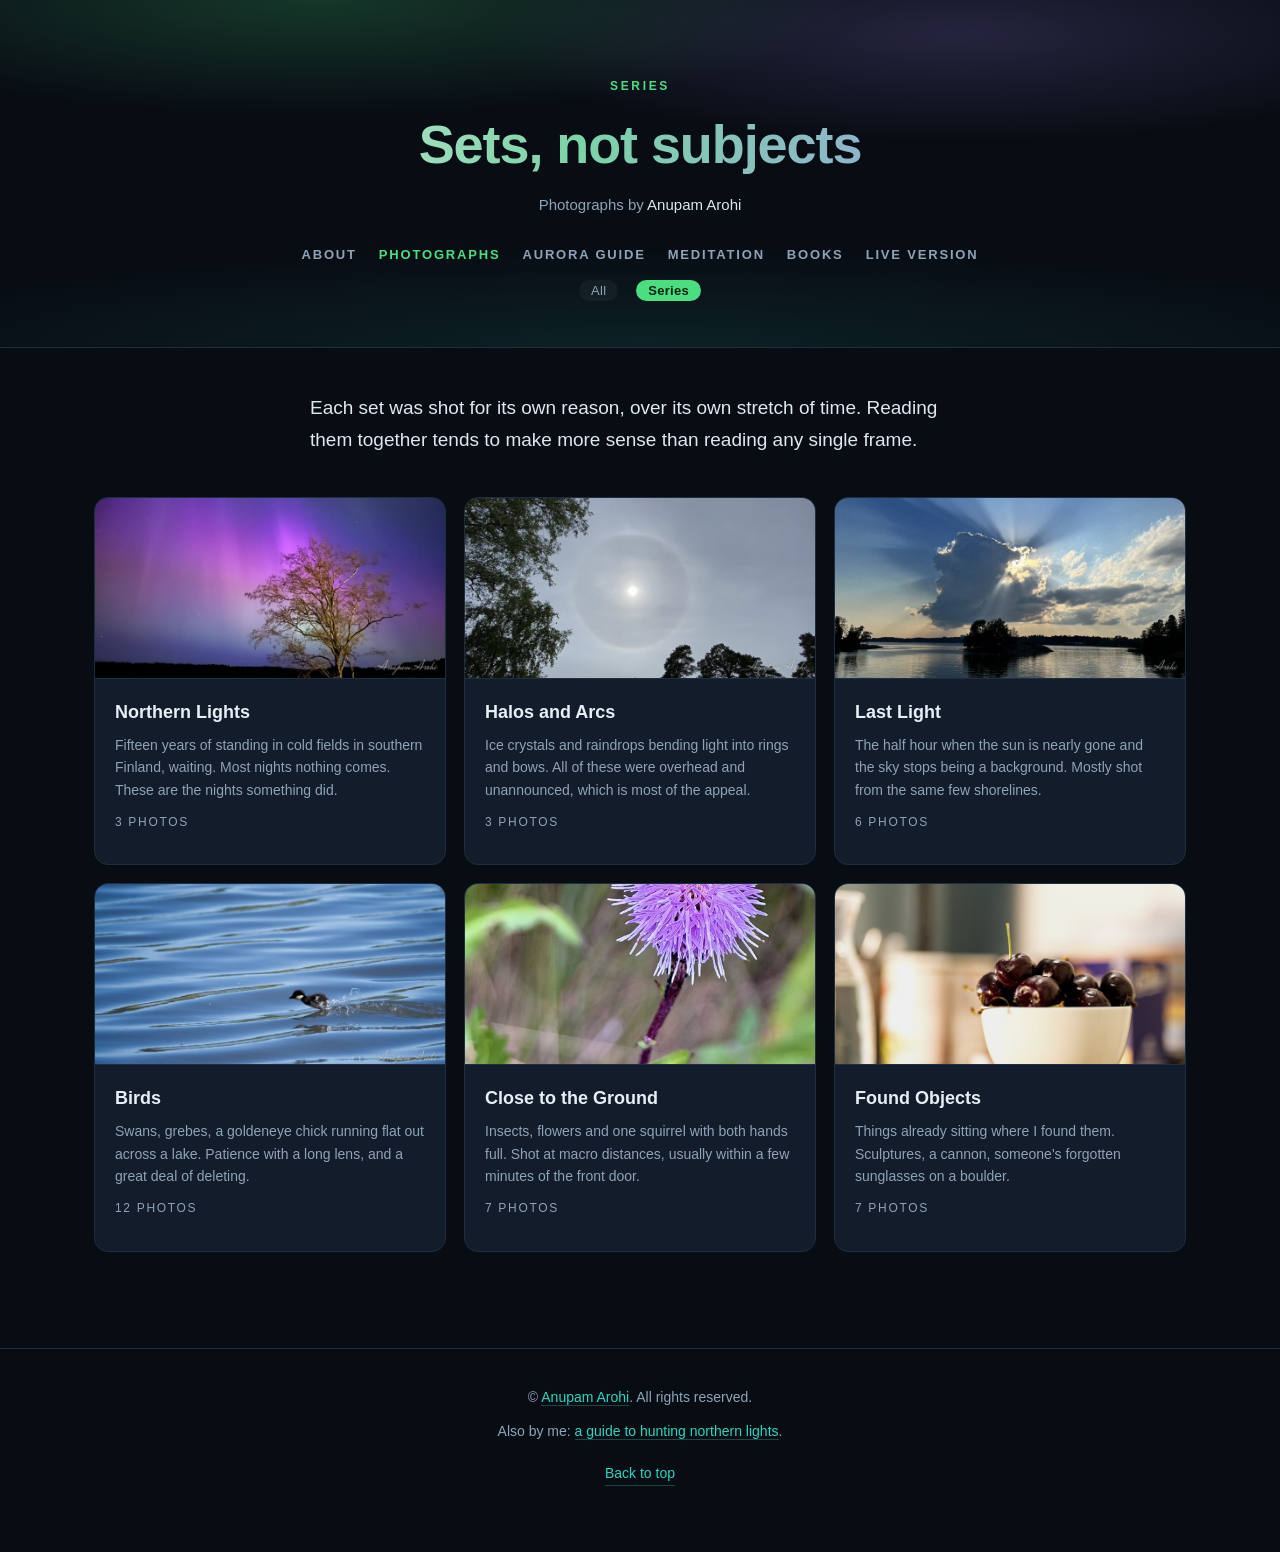
==== commit ae845786: "Adopt the shared site shell The sites were developed independently and drifted apart: six nav items " ====
--- a/series/index.html
+++ b/series/index.html
@@ -30,11 +30,10 @@
   <p class="byline">Photographs by <span>Anupam Arohi</span></p>
   <!-- site-nav:start current="photos" -->
   <ul class="nav">
-    <li><a href="/">Home</a></li>
-    <li><a href="/about/">About</a></li>
+    <li><a href="/">About</a></li>
     <li><a href="/photos/" aria-current="page">Photographs</a></li>
     <li><a href="/auroras/">Aurora guide</a></li>
-    <li><a href="/about/meditation.html">Meditation</a></li>
+    <li><a href="/meditation.html">Meditation</a></li>
     <li><a href="/books/">Books</a></li>
     <li><a href="/lv/">Live Version</a></li>
   </ul>
@@ -58,7 +57,7 @@
 </main>
 
 <footer>
-  <p>&copy; <a href="/about/">Anupam Arohi</a>. All rights reserved.</p>
+  <p>&copy; <a href="/">Anupam Arohi</a>. All rights reserved.</p>
   <p>Also by me: <a href="/auroras/">a guide to hunting northern lights</a>.</p>
   <p><a class="top" href="#top">Back to top</a></p>
 </footer>
